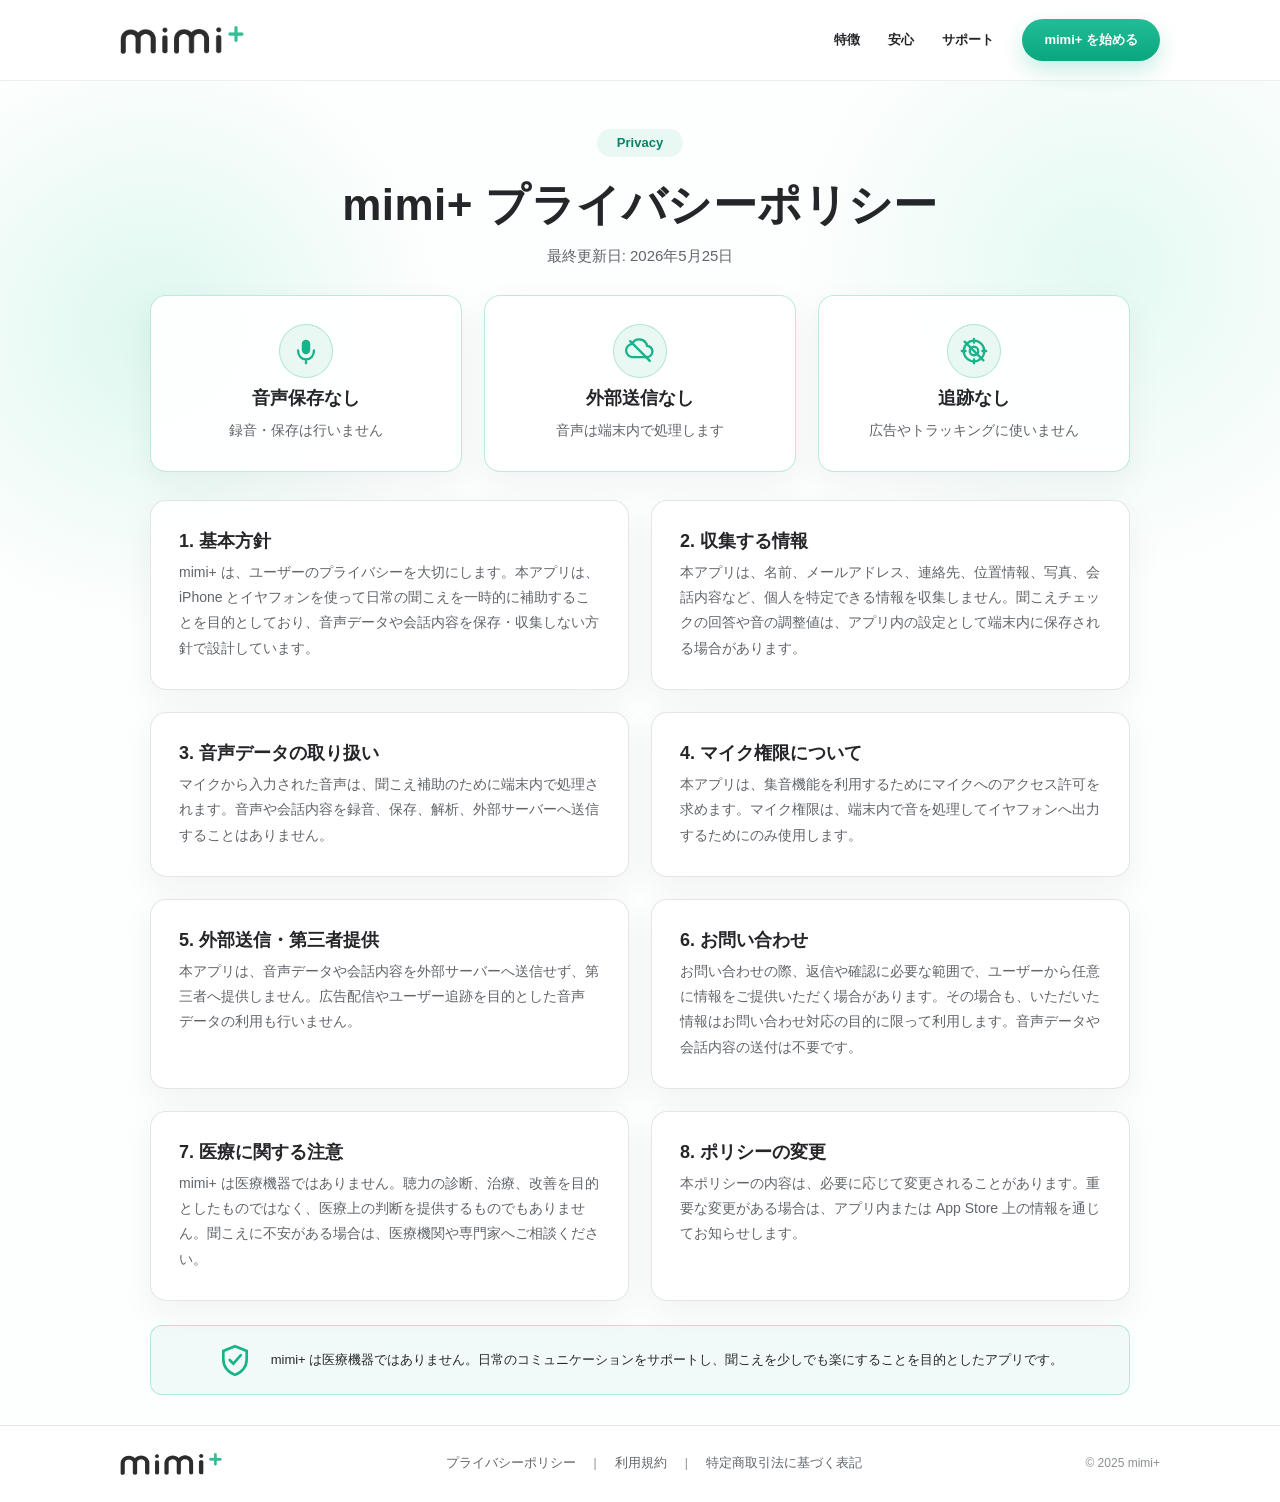
==== privacy.html @ 12bbc67a "Add files via upload" ====
<!doctype html>
<html lang="ja">

<head>
  <meta charset="utf-8" />
  <meta name="viewport" content="width=device-width, initial-scale=1" />
  <title>mimi+ プライバシーポリシー</title>
  <meta name="description" content="mimi+ のプライバシーポリシーです。音声処理、保存しない情報、問い合わせ時の情報の扱いをまとめています。" />
  <link rel="canonical" href="https://example.com/privacy.html" />
  <meta property="og:type" content="website" />
  <meta property="og:locale" content="ja_JP" />
  <meta property="og:site_name" content="mimi+" />
  <meta property="og:title" content="mimi+ プライバシーポリシー" />
  <meta property="og:description" content="mimi+ のプライバシーポリシーです。" />
  <meta property="og:url" content="https://example.com/privacy.html" />
  <meta property="og:image" content="https://example.com/assets/hero-firstview.png" />
  <meta name="twitter:card" content="summary_large_image" />
  <link rel="stylesheet" href="./assets/mimi-pages.css" />
</head>

<body class="site site--policy">
  <a class="skip-link" href="#main-content">本文へ移動</a>

  <header class="site-header site-header--solid">
    <div class="site-header__inner">
      <a class="site-header__brand" href="./index.html" aria-label="mimi+ トップページ">
        <img src="./assets/logo_long_comp.png" alt="mimi+" />
      </a>
      <input type="checkbox" id="nav-toggle" class="nav-toggle-checkbox sr-only" aria-hidden="true" />
      <label for="nav-toggle" class="nav-toggle-label" aria-label="メニューを開く">
        <span class="nav-toggle-icon"></span>
      </label>
      <nav class="site-header__nav" aria-label="メインナビゲーション">
        <a href="./index.html#features">特徴</a>
        <a href="./index.html#privacy">安心</a>
        <a href="./support.html">サポート</a>
        <a class="site-header__cta" href="./index.html#features">mimi+ を始める</a>
      </nav>
    </div>
  </header>

  <main id="main-content" class="subpage-main">
    <section class="policy-hero" aria-labelledby="policy-title">
      <span>Privacy</span>
      <h1 id="policy-title">mimi+ プライバシーポリシー</h1>
      <p>最終更新日: 2026年5月25日</p>
    </section>

    <section class="container policy-assurance" aria-label="プライバシーの要点">
      <div>
        <span class="icon-mic-off" aria-hidden="true"></span>
        <strong>音声保存なし</strong>
        <p>録音・保存は行いません</p>
      </div>
      <div>
        <span class="icon-cloud-off" aria-hidden="true"></span>
        <strong>外部送信なし</strong>
        <p>音声は端末内で処理します</p>
      </div>
      <div>
        <span class="icon-target-off" aria-hidden="true"></span>
        <strong>追跡なし</strong>
        <p>広告やトラッキングに使いません</p>
      </div>
    </section>

    <section class="container policy-grid" aria-label="プライバシーポリシー本文">
      <article class="policy-card">
        <h2>1. 基本方針</h2>
        <p>mimi+ は、ユーザーのプライバシーを大切にします。本アプリは、iPhone とイヤフォンを使って日常の聞こえを一時的に補助することを目的としており、音声データや会話内容を保存・収集しない方針で設計しています。
        </p>
      </article>
      <article class="policy-card">
        <h2>2. 収集する情報</h2>
        <p>本アプリは、名前、メールアドレス、連絡先、位置情報、写真、会話内容など、個人を特定できる情報を収集しません。聞こえチェックの回答や音の調整値は、アプリ内の設定として端末内に保存される場合があります。</p>
      </article>
      <article class="policy-card">
        <h2>3. 音声データの取り扱い</h2>
        <p>マイクから入力された音声は、聞こえ補助のために端末内で処理されます。音声や会話内容を録音、保存、解析、外部サーバーへ送信することはありません。</p>
      </article>
      <article class="policy-card">
        <h2>4. マイク権限について</h2>
        <p>本アプリは、集音機能を利用するためにマイクへのアクセス許可を求めます。マイク権限は、端末内で音を処理してイヤフォンへ出力するためにのみ使用します。</p>
      </article>
      <article class="policy-card">
        <h2>5. 外部送信・第三者提供</h2>
        <p>本アプリは、音声データや会話内容を外部サーバーへ送信せず、第三者へ提供しません。広告配信やユーザー追跡を目的とした音声データの利用も行いません。</p>
      </article>
      <article class="policy-card">
        <h2>6. お問い合わせ</h2>
        <p>お問い合わせの際、返信や確認に必要な範囲で、ユーザーから任意に情報をご提供いただく場合があります。その場合も、いただいた情報はお問い合わせ対応の目的に限って利用します。音声データや会話内容の送付は不要です。</p>
      </article>

      <article class="policy-card">
        <h2>7. 医療に関する注意</h2>
        <p>mimi+ は医療機器ではありません。聴力の診断、治療、改善を目的としたものではなく、医療上の判断を提供するものでもありません。聞こえに不安がある場合は、医療機関や専門家へご相談ください。</p>
      </article>
      <article class="policy-card">
        <h2>8. ポリシーの変更</h2>
        <p>本ポリシーの内容は、必要に応じて変更されることがあります。重要な変更がある場合は、アプリ内または App Store 上の情報を通じてお知らせします。</p>
      </article>

    </section>



    <div class="container">
      <p class="policy-note"><span class="icon-check-shield" aria-hidden="true"></span>mimi+
        は医療機器ではありません。日常のコミュニケーションをサポートし、聞こえを少しでも楽にすることを目的としたアプリです。</p>
    </div>
  </main>

  <footer class="site-footer">
    <div class="site-footer__inner">
      <a class="site-footer__brand" href="./index.html" aria-label="mimi+ トップページ">
        <img src="./assets/logo_long_comp.png" alt="mimi+" />
      </a>
      <nav class="site-footer__links" aria-label="フッターナビゲーション">
        <a href="./privacy.html">プライバシーポリシー</a>
        <span>|</span>
        <a href="./support.html#terms">利用規約</a>
        <span>|</span>
        <a href="./support.html#legal">特定商取引法に基づく表記</a>
      </nav>
      <p>&copy; 2025 mimi+</p>
    </div>
  </footer>
</body>

</html>
---- assets/mimi-pages.css ----
:root {
  color-scheme: light;
  --bg: #fdfefe;
  --paper: #ffffff;
  --mint: #18b38a;
  --mint-dark: #078366;
  --mint-soft: #eaf8f4;
  --mint-pale: #f3fbf8;
  --ink: #252629;
  --muted: #60656a;
  --line: rgba(34, 42, 44, 0.12);
  --line-mint: rgba(24, 179, 138, 0.28);
  --shadow: 0 12px 34px rgba(37, 38, 41, 0.055);
  --radius: 16px;
  --card-padding: 28px;
  --card-gap: 22px;
  --icon-size: 54px;
  --page: 1040px;
  --policy: 980px;
}

*,
*::before,
*::after {
  box-sizing: border-box;
}

html {
  scroll-behavior: smooth;
  background: var(--bg);
}

body {
  margin: 0;
  min-height: 100vh;
  color: var(--ink);
  font-family: "Hiragino Kaku Gothic ProN", "Yu Gothic", "YuGothic", "Noto Sans JP", Meiryo, sans-serif;
  font-size: 15px;
  line-height: 1.75;
  letter-spacing: 0;
  background:
    radial-gradient(circle at 12% 22%, rgba(218, 247, 238, 0.9), transparent 18rem),
    radial-gradient(circle at 86% 18%, rgba(225, 249, 241, 0.9), transparent 19rem),
    var(--bg);
  overflow-x: hidden;
  -webkit-tap-highlight-color: rgba(24, 179, 138, 0.16);
  overflow-wrap: break-word;
  line-break: strict;
}

.site--home {
  background: #fff;
}

a {
  color: inherit;
}

img {
  display: block;
  max-width: 100%;
}

a,
button {
  touch-action: manipulation;
}

a:focus-visible,
button:focus-visible {
  outline: 3px solid rgba(24, 179, 138, 0.42);
  outline-offset: 4px;
  border-radius: 10px;
}

[id] {
  scroll-margin-top: 92px;
}

h1,
h2,
h3,
p {
  margin: 0;
}

h1,
h2,
h3 {
  color: var(--ink);
  font-weight: 800;
  line-height: 1.35;
  text-wrap: balance;
}

p,
li {
  color: var(--muted);
  overflow-wrap: break-word;
}

ul,
ol {
  margin: 0;
  padding: 0;
}

.sr-only,
.skip-link {
  position: absolute;
  width: 1px;
  height: 1px;
  padding: 0;
  margin: -1px;
  overflow: hidden;
  clip: rect(0, 0, 0, 0);
  white-space: nowrap;
  border: 0;
}

.skip-link:focus {
  width: auto;
  height: auto;
  clip: auto;
  z-index: 100;
  left: 16px;
  top: 16px;
  margin: 0;
  padding: 10px 14px;
  border-radius: 999px;
  background: var(--ink);
  color: #fff;
}

.container {
  width: min(var(--page), calc(100% - 48px));
  margin: 0 auto;
}

.container>* {
  min-width: 0;
}

.site-header {
  position: absolute;
  inset: 0 0 auto;
  z-index: 20;
  padding: 19px 0;
}

.site-header--solid {
  position: sticky;
  background: rgba(255, 255, 255, 0.92);
  border-bottom: 1px solid rgba(34, 42, 44, 0.08);
  backdrop-filter: blur(14px);
}

.site-header__inner {
  width: min(var(--page), calc(100% - 48px));
  margin: 0 auto;
  display: flex;
  align-items: center;
  justify-content: space-between;
  gap: 20px;
}

.site-header__brand,
.site-footer__brand {
  display: inline-flex;
  align-items: center;
  text-decoration: none;
  flex: 0 0 auto;
}

.site-header__brand img {
  width: 124px;
}

.site-header__nav {
  display: flex;
  align-items: center;
  gap: 28px;
  font-size: 13px;
  font-weight: 800;
}

.site-header__nav a {
  text-decoration: none;
  white-space: nowrap;
}

.site-header__nav a:not(.site-header__cta):hover {
  color: var(--mint-dark);
}

.nav-toggle-label {
  display: none;
}

.site-header__cta,
.button-primary {
  display: inline-flex;
  align-items: center;
  justify-content: center;
  min-height: 42px;
  padding: 0 22px;
  border-radius: 999px;
  background: linear-gradient(180deg, #22bd96, #09a67f);
  color: #fff;
  font-weight: 800;
  text-decoration: none;
  box-shadow: 0 10px 22px rgba(24, 179, 138, 0.22);
  max-width: 100%;
}

.hero {
  padding: 86px 0 24px;
  background: #fff;
}

.hero__inner {
  min-height: 500px;
  display: grid;
  grid-template-columns: minmax(360px, 0.88fr) minmax(420px, 1.12fr);
  gap: 36px;
  align-items: center;
}

.hero__copy {
  padding-top: 28px;
}

.hero__copy h1 {
  font-size: clamp(42px, 5vw, 62px);
  line-height: 1.4;
  letter-spacing: 0;
  margin-bottom: 26px;
}

.hero__copy h1 span {
  color: var(--mint);
}

.hero__copy p {
  width: min(420px, 100%);
  font-size: 15px;
  font-weight: 600;
  line-height: 2;
  margin-bottom: 28px;
}

.hero__button {
  display: inline-flex;
  align-items: center;
  justify-content: center;
  min-width: 260px;
  min-height: 56px;
  padding: 0 28px;
  border-radius: 999px;
  background: linear-gradient(180deg, #22bd96, #08a77f);
  color: #fff;
  font-size: 16px;
  font-weight: 800;
  text-decoration: none;
  box-shadow: 0 16px 30px rgba(24, 179, 138, 0.24);
}

.hero__button::after {
  content: ">";
  margin-left: 22px;
}

.hero__copy small {
  display: block;
  margin: 10px 0 0 34px;
  color: #a2a7aa;
  font-size: 12px;
  font-weight: 700;
}

.hero__visual {
  position: relative;
  min-height: 500px;
  overflow: hidden;
}

.hero__visual img {
  position: absolute;
  inset: -38px -34px -30px auto;
  width: 820px;
  max-width: none;
  height: 590px;
  object-fit: cover;
  object-position: right center;
  clip-path: inset(0 0 0 36%);
}

.hero__mobile-visual {
  display: none;
}

.home-benefits {
  display: grid;
  grid-template-columns: repeat(3, minmax(0, 1fr));
  gap: var(--card-gap);
  margin-top: 0;
  padding-bottom: 46px;
}

.icon-card,
.plain-card,
.feature-card,
.policy-card,
.link-card,
.policy-assurance>div {
  background: rgba(255, 255, 255, 0.92);
  border: 1px solid var(--line);
  border-radius: var(--radius);
  box-shadow: var(--shadow);
  min-width: 0;
}

.plain-card,
.feature-card,
.policy-card,
.link-card {
  display: flex;
  flex-direction: column;
}

.icon-card--horizontal {
  min-height: 156px;
  padding: var(--card-padding);
  display: flex;
  align-items: center;
  gap: 22px;
}

.icon-card h2,
.link-card h2 {
  font-size: 18px;
  margin-bottom: 7px;
}

.link-card h2,
.policy-card h2,
.plain-card h2,
.plain-card h3,
.feature-card h3 {
  text-wrap: balance;
}

.icon-card p,
.feature-card p,
.plain-card p,
.link-card p,
.policy-card p {
  font-size: 13px;
  line-height: 1.8;
}

.link-card p,
.policy-card p,
.plain-card p {
  max-width: 100%;
}

.icon-card__icon,
.feature-card__icon,
.steps__icon,
.link-card__icon,
.policy-assurance span,
.assurance-panel__items span {
  flex: 0 0 auto;
  display: inline-grid;
  place-items: center;
  color: var(--mint);
}

.icon-card__icon {
  width: var(--icon-size);
  height: var(--icon-size);
  border-radius: 50%;
  background: var(--mint-soft);
}

.icon-card__icon::before,
.feature-card__icon::before,
.steps__icon::before,
.link-card__icon::before,
.policy-assurance span::before,
.assurance-panel__items span::before,
.design-list__item>span::before {
  content: "";
  width: 30px;
  height: 30px;
  display: block;
  background: currentColor;
  mask: var(--icon) center / contain no-repeat;
}

.icon-ear,
.icon-earbuds {
  --icon: url("data:image/svg+xml,%3Csvg viewBox='0 0 64 64' xmlns='http://www.w3.org/2000/svg'%3E%3Cpath d='M22 50V24a11 11 0 0 1 22 0v4' fill='none' stroke='black' stroke-width='5' stroke-linecap='round'/%3E%3Cpath d='M44 38c0 7-5 11-11 11' fill='none' stroke='black' stroke-width='5' stroke-linecap='round'/%3E%3Cpath d='M13 50V28a10 10 0 0 1 10-10M51 50V28a10 10 0 0 0-10-10' fill='none' stroke='black' stroke-width='5' stroke-linecap='round'/%3E%3C/svg%3E");
}

.icon-people {
  --icon: url("data:image/svg+xml,%3Csvg viewBox='0 0 64 64' xmlns='http://www.w3.org/2000/svg'%3E%3Ccircle cx='23' cy='22' r='10'/%3E%3Ccircle cx='45' cy='24' r='8'/%3E%3Cpath d='M8 55c2-12 9-18 21-18s19 6 21 18H8z'/%3E%3C/svg%3E");
}

.icon-sliders,
.icon-mini-sliders {
  --icon: url("data:image/svg+xml,%3Csvg viewBox='0 0 64 64' xmlns='http://www.w3.org/2000/svg'%3E%3Cpath d='M10 18h44M10 32h44M10 46h44' stroke='black' stroke-width='5' stroke-linecap='round'/%3E%3Ccircle cx='24' cy='18' r='7'/%3E%3Ccircle cx='42' cy='32' r='7'/%3E%3Ccircle cx='30' cy='46' r='7'/%3E%3C/svg%3E");
}

.icon-wave {
  --icon: url("data:image/svg+xml,%3Csvg viewBox='0 0 64 64' xmlns='http://www.w3.org/2000/svg'%3E%3Cpath d='M8 32h4m8-12v24m10-34v44m10-40v36m10-26v12m6-4h2' fill='none' stroke='black' stroke-width='5' stroke-linecap='round'/%3E%3C/svg%3E");
}

.icon-clock {
  --icon: url("data:image/svg+xml,%3Csvg viewBox='0 0 64 64' xmlns='http://www.w3.org/2000/svg'%3E%3Ccircle cx='32' cy='32' r='23' fill='none' stroke='black' stroke-width='5'/%3E%3Cpath d='M32 16v18l12 8' fill='none' stroke='black' stroke-width='5' stroke-linecap='round'/%3E%3C/svg%3E");
}

.icon-play {
  --icon: url("data:image/svg+xml,%3Csvg viewBox='0 0 64 64' xmlns='http://www.w3.org/2000/svg'%3E%3Ccircle cx='32' cy='32' r='24' fill='none' stroke='black' stroke-width='5'/%3E%3Cpath d='M27 21l17 11-17 11V21z'/%3E%3C/svg%3E");
}

.icon-mic,
.icon-mic-off {
  --icon: url("data:image/svg+xml,%3Csvg viewBox='0 0 64 64' xmlns='http://www.w3.org/2000/svg'%3E%3Crect x='23' y='8' width='18' height='31' rx='9'/%3E%3Cpath d='M15 31c0 11 7 19 17 19s17-8 17-19M32 50v8' fill='none' stroke='black' stroke-width='5' stroke-linecap='round'/%3E%3C/svg%3E");
}

.icon-phone {
  --icon: url("data:image/svg+xml,%3Csvg viewBox='0 0 64 64' xmlns='http://www.w3.org/2000/svg'%3E%3Crect x='19' y='6' width='26' height='52' rx='6' fill='none' stroke='black' stroke-width='5'/%3E%3Ccircle cx='32' cy='50' r='3'/%3E%3C/svg%3E");
}

.icon-megaphone {
  --icon: url("data:image/svg+xml,%3Csvg viewBox='0 0 64 64' xmlns='http://www.w3.org/2000/svg'%3E%3Cpath d='M8 36h12l28 12V16L20 28H8v8z' fill='none' stroke='black' stroke-width='5' stroke-linejoin='round'/%3E%3Cpath d='M20 37l5 14' fill='none' stroke='black' stroke-width='5' stroke-linecap='round'/%3E%3C/svg%3E");
}

.icon-headset {
  --icon: url("data:image/svg+xml,%3Csvg viewBox='0 0 64 64' xmlns='http://www.w3.org/2000/svg'%3E%3Cpath d='M13 33a19 19 0 0 1 38 0v13a8 8 0 0 1-8 8h-8' fill='none' stroke='black' stroke-width='5' stroke-linecap='round'/%3E%3Crect x='8' y='31' width='12' height='17' rx='4'/%3E%3Crect x='44' y='31' width='12' height='17' rx='4'/%3E%3C/svg%3E");
}

.icon-shield,
.icon-check-shield {
  --icon: url("data:image/svg+xml,%3Csvg viewBox='0 0 64 64' xmlns='http://www.w3.org/2000/svg'%3E%3Cpath d='M32 6l22 9v15c0 16-10 25-22 30C20 55 10 46 10 30V15l22-9z' fill='none' stroke='black' stroke-width='5'/%3E%3Cpath d='M22 32l7 7 14-16' fill='none' stroke='black' stroke-width='5' stroke-linecap='round' stroke-linejoin='round'/%3E%3C/svg%3E");
}

.icon-question {
  --icon: url("data:image/svg+xml,%3Csvg viewBox='0 0 64 64' xmlns='http://www.w3.org/2000/svg'%3E%3Ccircle cx='32' cy='32' r='24' fill='none' stroke='black' stroke-width='5'/%3E%3Cpath d='M24 25c1-7 8-10 14-6 7 5 0 12-5 15v3' fill='none' stroke='black' stroke-width='5' stroke-linecap='round'/%3E%3Ccircle cx='32' cy='48' r='3'/%3E%3C/svg%3E");
}

.icon-cloud-off {
  --icon: url("data:image/svg+xml,%3Csvg viewBox='0 0 64 64' xmlns='http://www.w3.org/2000/svg'%3E%3Cpath d='M18 45h28a12 12 0 0 0 1-24 17 17 0 0 0-32-4A13 13 0 0 0 18 45z' fill='none' stroke='black' stroke-width='5'/%3E%3Cpath d='M11 11l42 42' stroke='black' stroke-width='5' stroke-linecap='round'/%3E%3C/svg%3E");
}

.icon-target-off {
  --icon: url("data:image/svg+xml,%3Csvg viewBox='0 0 64 64' xmlns='http://www.w3.org/2000/svg'%3E%3Ccircle cx='32' cy='32' r='22' fill='none' stroke='black' stroke-width='5'/%3E%3Ccircle cx='32' cy='32' r='9' fill='none' stroke='black' stroke-width='5'/%3E%3Cpath d='M32 6v8M32 50v8M6 32h8M50 32h8M12 12l40 40' stroke='black' stroke-width='5' stroke-linecap='round'/%3E%3C/svg%3E");
}

.icon-mini-ui {
  --icon: url("data:image/svg+xml,%3Csvg viewBox='0 0 64 64' xmlns='http://www.w3.org/2000/svg'%3E%3Crect x='10' y='12' width='44' height='40' rx='4' fill='none' stroke='black' stroke-width='5'/%3E%3Cpath d='M10 25h44M24 25v27' stroke='black' stroke-width='5'/%3E%3C/svg%3E");
}

.mint-band {
  padding: 30px 0 22px;
  background: linear-gradient(180deg, rgba(235, 249, 245, 0.94), rgba(240, 250, 247, 0.72));
}

.section-title {
  margin: 0 auto 24px;
  text-align: center;
  font-size: 24px;
}

.section-title span {
  color: var(--mint);
}

.section-title--lined {
  display: grid;
  grid-template-columns: 1fr auto 1fr;
  align-items: center;
  gap: 26px;
}

.section-title--lined::before,
.section-title--lined::after {
  content: "";
  height: 1px;
  background: var(--line);
}

.three-grid {
  display: grid;
  grid-template-columns: repeat(3, minmax(0, 1fr));
  gap: var(--card-gap);
  align-items: stretch;
}

.feature-card {
  position: relative;
  display: flex;
  flex-direction: column;
  align-items: center;
  text-align: center;
  min-height: 220px;
  padding: var(--card-padding);
}

.feature-card__icon {
  display: inline-grid;
  place-items: center;
  width: var(--icon-size);
  height: var(--icon-size);
  border-radius: 50%;
  background: var(--mint-soft);
  color: var(--mint);
  margin-bottom: 12px;
}

.feature-card h3 {
  font-size: 18px;
  margin-bottom: 7px;
}

.note {
  margin-top: 18px;
  text-align: center;
  font-size: 12px;
}

.design-section {
  padding: 40px 0 28px;
}

.soft-panel {
  border-radius: var(--radius);
  background: linear-gradient(115deg, var(--mint-pale), #fff);
  border: 1px solid rgba(24, 179, 138, 0.1);
}

.design-panel {
  min-height: 240px;
  display: grid;
  grid-template-columns: minmax(0, 1fr) 250px minmax(0, 1.1fr);
  align-items: center;
  gap: 28px;
  padding: 34px 38px;
}

.design-panel h2 {
  font-size: 24px;
  margin-bottom: 18px;
}

.design-panel p {
  font-size: 13px;
}

.design-panel__image {
  width: 228px;
  justify-self: center;
}

.design-list {
  display: grid;
  gap: 20px;
}

.design-list__item {
  display: grid;
  grid-template-columns: 54px 1fr;
  gap: 16px;
  align-items: start;
}

.design-list__item>span {
  width: 50px;
  height: 50px;
  display: grid;
  place-items: center;
  border-radius: 50%;
  background: var(--mint-soft);
  color: var(--mint-dark);
  font-size: 19px;
  font-weight: 800;
}

.design-list__item h3 {
  font-size: 15px;
  margin-bottom: 4px;
}

.steps {
  position: relative;
  list-style: none;
  display: grid;
  grid-template-columns: repeat(3, minmax(0, 1fr));
  gap: 26px;
  padding-bottom: 38px;
}

.steps li {
  display: grid;
  grid-template-columns: 42px 60px 1fr;
  gap: 14px;
  align-items: center;
}

.steps__number {
  width: 24px;
  height: 24px;
  display: grid;
  place-items: center;
  border-radius: 50%;
  background: var(--mint);
  color: #fff;
  font-size: 12px;
  font-weight: 800;
}

.steps__icon {
  width: 58px;
  height: 58px;
  border-radius: 50%;
  background: var(--mint-soft);
}

.steps h3 {
  font-size: 15px;
}

.steps p {
  font-size: 12px;
}

.two-grid {
  display: grid;
  grid-template-columns: repeat(2, minmax(0, 1fr));
  gap: var(--card-gap);
}

.plain-card {
  padding: var(--card-padding);
  min-height: 100%;
}

.plain-card h2,
.plain-card h3 {
  font-size: 18px;
  line-height: 1.35;
  margin-bottom: 7px;
}

.dot-list {
  list-style: none;
  display: grid;
  gap: 9px;
  margin-top: 4px;
}

.dot-list--cols {
  grid-template-columns: repeat(2, minmax(0, 1fr));
}

.dot-list li {
  position: relative;
  padding-left: 18px;
  font-size: 13px;
}

.dot-list li::before {
  content: "";
  position: absolute;
  left: 0;
  top: 0.78em;
  width: 6px;
  height: 6px;
  border-radius: 50%;
  background: var(--mint);
}

.dot-list--muted li::before {
  background: rgba(37, 38, 41, 0.28);
}

.assurance-panel {
  margin: 36px 0;
  padding: 38px 34px 22px;
  border-radius: var(--radius);
  background: linear-gradient(115deg, #edf9f6, #f8fefd);
  border: 1px solid var(--line-mint);
}

.assurance-panel {
  display: grid;
  grid-template-columns: minmax(260px, 1fr) minmax(420px, 1.3fr);
  gap: 30px;
  align-items: center;
}

.assurance-panel__text h2 {
  font-size: 22px;
  margin-bottom: 10px;
}

.assurance-panel__text p {
  font-size: 13px;
}

.assurance-panel__items {
  display: grid;
  grid-template-columns: repeat(3, minmax(0, 1fr));
  gap: 18px;
}

.assurance-panel__items div {
  text-align: center;
}

.assurance-panel__items span {
  width: 98px;
  height: 98px;
  margin: 0 auto 10px;
  border-radius: 50%;
  background: #fff;
}

.assurance-panel__items strong {
  display: block;
  color: var(--mint-dark);
  font-size: 14px;
}

.assurance-panel__items p {
  font-size: 12px;
}

.assurance-panel__note {
  grid-column: 1 / -1;
  margin-top: 6px;
  padding: 10px 16px;
  border: 1px solid var(--line-mint);
  border-radius: 8px;
  background: rgba(255, 255, 255, 0.55);
  text-align: center;
  font-size: 13px;
}

.link-section,
.support-cards {
  display: grid;
  grid-template-columns: repeat(3, minmax(0, 1fr));
  gap: var(--card-gap);
  padding: 0 0 28px;
  align-items: stretch;
}

.link-card {
  min-height: 190px;
  padding: var(--card-padding);
  text-decoration: none;
  align-items: flex-start;
  transition: transform 0.18s ease, border-color 0.18s ease;
}

.link-card:hover {
  transform: translateY(-2px);
  border-color: var(--line-mint);
}

.link-card:focus-visible,
.hero__button:focus-visible,
.site-header__cta:focus-visible,
.button-primary:focus-visible {
  box-shadow: 0 0 0 5px rgba(24, 179, 138, 0.16);
}

.link-card__icon {
  width: var(--icon-size);
  height: var(--icon-size);
  margin-bottom: 12px;
  border-radius: 50%;
  background: var(--mint-soft);
  color: var(--mint);
}

.link-card strong {
  display: inline-flex;
  align-items: center;
  gap: 4px;
  margin-top: auto;
  padding-top: 14px;
  color: var(--mint);
  font-size: 14px;
}

.link-card strong::after {
  content: ">";
  font-weight: 900;
}

.site-footer {
  border-top: 1px solid var(--line);
  background: rgba(255, 255, 255, 0.84);
}

.site-footer__inner {
  width: min(var(--page), calc(100% - 48px));
  min-height: 76px;
  margin: 0 auto;
  display: flex;
  align-items: center;
  justify-content: space-between;
  gap: 20px;
}

.site-footer__brand img {
  width: 102px;
}

.site-footer__links {
  display: flex;
  align-items: center;
  gap: 18px;
  font-size: 13px;
}

.site-footer__links a {
  color: var(--muted);
  text-decoration: none;
}

.site-footer__links a:hover {
  color: var(--mint-dark);
}

.site-footer__links span,
.site-footer p {
  color: #8b9093;
  font-size: 12px;
}

.subpage-main {
  padding-bottom: 30px;
}

.policy-hero,
.support-hero {
  width: min(var(--policy), calc(100% - 48px));
  margin: 0 auto;
  padding: 48px 0 26px;
  text-align: center;
}

.policy-hero span,
.support-hero span {
  display: inline-flex;
  align-items: center;
  min-height: 28px;
  padding: 0 20px;
  margin-bottom: 18px;
  border-radius: 999px;
  background: var(--mint-soft);
  color: var(--mint-dark);
  font-weight: 700;
  font-size: 13px;
}

.policy-hero h1,
.support-hero h1 {
  font-size: clamp(30px, 4vw, 44px);
  letter-spacing: 0.01em;
  margin-bottom: 8px;
  max-width: 100%;
  overflow-wrap: anywhere;
}

.support-hero p {
  width: min(620px, 100%);
  margin: 0 auto;
  font-size: 15px;
}

.policy-assurance {
  width: min(var(--policy), calc(100% - 48px));
  display: grid;
  grid-template-columns: repeat(3, minmax(0, 1fr));
  gap: var(--card-gap);
  margin-bottom: 28px;
}

.policy-assurance>div {
  min-height: 166px;
  display: flex;
  flex-direction: column;
  align-items: center;
  justify-content: center;
  gap: 8px;
  padding: var(--card-padding);
  text-align: center;
  border-color: var(--line-mint);
}

.policy-assurance span {
  width: var(--icon-size);
  height: var(--icon-size);
  border-radius: 50%;
  border: 1px solid var(--line-mint);
  background: var(--mint-soft);
}

.policy-assurance strong {
  font-size: 18px;
  line-height: 1.35;
}

.policy-assurance p {
  font-size: 14px;
}

.policy-grid {
  width: min(var(--policy), calc(100% - 48px));
  display: grid;
  grid-template-columns: repeat(2, minmax(0, 1fr));
  gap: var(--card-gap);
  align-items: stretch;
}

.faq-grid {
  width: 100%;
}

.policy-card {
  padding: var(--card-padding);
  min-height: 100%;
}

.policy-card h2 {
  font-size: 18px;
  line-height: 1.35;
  margin-bottom: 7px;
}

.policy-card p,
.subpage-main .plain-card p {
  font-size: 14px;
  line-height: 1.8;
}

.policy-card--full {
  grid-column: 1 / -1;
}

.policy-note {
  width: min(var(--policy), 100%);
  margin: 24px auto 0;
  padding: 16px 24px;
  display: flex;
  align-items: center;
  justify-content: center;
  gap: 18px;
  border: 1px solid var(--line-mint);
  border-radius: 12px;
  background: rgba(237, 249, 246, 0.78);
  text-align: center;
  color: var(--ink);
  font-size: 0.8125rem;
  line-height: 1.4;
}

.policy-note span {
  width: 36px;
  height: 36px;
  display: inline-grid;
  place-items: center;
  color: var(--mint);
}

.policy-note span::before {
  content: "";
  width: 34px;
  height: 34px;
  display: block;
  background: currentColor;
  mask: var(--icon) center / contain no-repeat;
}

.support-contact {
  grid-template-columns: minmax(0, 1fr) auto;
  margin-top: 0;
}

.support-contact .button-primary {
  min-width: 170px;
}

.site--support .plain-card {
  min-height: 160px;
}

@media (max-width: 980px) {

  .home-benefits,
  .hero__inner,
  .three-grid,
  .link-section,
  .support-cards,
  .policy-assurance,
  .policy-grid,
  .two-grid,
  .steps,
  .assurance-panel,
  .design-panel {
    grid-template-columns: 1fr;
  }

  .site-header {
    position: sticky;
    background: rgba(255, 255, 255, 0.98);
    border-bottom: 1px solid rgba(34, 42, 44, 0.08);
    backdrop-filter: none;
  }

  .site-header__inner {
    align-items: center;
    flex-direction: row;
    flex-wrap: wrap;
  }

  .nav-toggle-label {
    display: flex;
    align-items: center;
    justify-content: center;
    width: 44px;
    height: 44px;
    cursor: pointer;
    margin-left: auto;
    position: relative;
    z-index: 101;
  }

  .nav-toggle-icon,
  .nav-toggle-icon::before,
  .nav-toggle-icon::after {
    display: block;
    width: 24px;
    height: 2px;
    background-color: var(--ink);
    border-radius: 2px;
    transition: transform 0.3s ease, opacity 0.3s ease, background-color 0.3s ease;
  }

  .nav-toggle-icon {
    position: relative;
  }

  .nav-toggle-icon::before,
  .nav-toggle-icon::after {
    content: "";
    position: absolute;
    left: 0;
  }

  .nav-toggle-icon::before {
    top: -8px;
  }

  .nav-toggle-icon::after {
    bottom: -8px;
  }

  .nav-toggle-checkbox:checked~.nav-toggle-label .nav-toggle-icon {
    background-color: transparent;
  }

  .nav-toggle-checkbox:checked~.nav-toggle-label .nav-toggle-icon::before {
    transform: translateY(8px) rotate(45deg);
  }

  .nav-toggle-checkbox:checked~.nav-toggle-label .nav-toggle-icon::after {
    transform: translateY(-8px) rotate(-45deg);
  }

  .site-header__nav {
    display: flex;
    position: fixed;
    top: 0;
    right: 0;
    width: 280px;
    height: 100vh;
    height: 100dvh;
    background: #fff;
    flex-direction: column;
    padding: 80px 30px 30px;
    gap: 12px;
    margin-top: 0;
    transform: translateX(100%);
    transition: transform 0.3s ease;
    z-index: 100;
    box-shadow: -4px 0 24px rgba(0, 0, 0, 0.1);
    overflow-y: auto;
  }

  .nav-toggle-checkbox:checked~.site-header__nav {
    transform: translateX(0);
  }

  .site-header__nav a {
    min-height: 44px;
    display: flex;
    align-items: center;
    font-size: 15px;
    padding: 8px 0;
    border-bottom: 1px solid rgba(34, 42, 44, 0.08);
  }

  .site-header__nav a.site-header__cta {
    display: flex;
    width: 100%;
    justify-content: center;
    border-bottom: none;
    margin-top: 16px;
    padding: 0 22px;
    min-height: 48px;
    background: linear-gradient(180deg, #22bd96, #09a67f);
    color: #fff;
    border-radius: 999px;
    box-shadow: 0 10px 22px rgba(24, 179, 138, 0.22);
  }

  .hero {
    padding-top: 34px;
  }

  .hero__inner {
    min-height: 0;
    gap: 20px;
  }

  .hero__copy {
    padding-top: 0;
  }

  .hero__visual {
    min-height: 380px;
  }

  .hero__visual img {
    inset: -40px -80px -40px auto;
    width: 760px;
    height: 470px;
    clip-path: inset(0 0 0 28%);
  }

  .home-benefits {
    margin-top: 26px;
  }

  .feature-card {
    min-height: auto;
  }

  .design-panel__image {
    width: min(260px, 80%);
  }

  .assurance-panel__items {
    grid-template-columns: repeat(3, minmax(0, 1fr));
  }

  .site-footer__inner {
    padding: 18px 0;
    flex-direction: column;
  }
}

@media (max-width: 720px) {
  :root {
    --card-padding: 22px;
    --card-gap: 16px;
    --icon-size: 50px;
  }

  body {
    font-size: 14px;
  }

  .container,
  .site-header__inner,
  .site-footer__inner,
  .policy-hero,
  .support-hero,
  .policy-assurance,
  .policy-grid {
    width: calc(100% - 36px);
  }

  .site-header__brand img {
    width: 106px;
  }

  .hero {
    padding: 0;
  }

  .hero__inner {
    display: block;
    width: 100%;
  }

  .hero__copy,
  .hero__visual {
    display: none;
  }

  .hero__mobile-visual {
    display: block;
    width: 100%;
  }

  .hero__mobile-visual img {
    width: 100%;
    height: auto;
  }

  .icon-card--horizontal,
  .plain-card,
  .link-card,
  .policy-card {
    padding: var(--card-padding);
  }

  .mint-band {
    padding: 26px 0 22px;
  }

  .section-title {
    font-size: 20px;
  }

  .section-title--lined {
    display: block;
  }

  .feature-card {
    min-height: auto;
    padding: var(--card-padding);
  }

  .feature-card__icon {
    margin-bottom: 12px;
  }

  .design-panel {
    padding: 26px 22px;
    gap: 20px;
  }

  .steps {
    gap: var(--card-gap);
  }

  .steps li {
    grid-template-columns: 30px 52px 1fr;
  }

  .steps__icon {
    width: 52px;
    height: 52px;
  }

  .dot-list--cols,
  .assurance-panel__items {
    grid-template-columns: 1fr;
  }

  .assurance-panel {
    padding: 26px 20px 18px;
  }

  .assurance-panel__items {
    gap: var(--card-gap);
  }

  .assurance-panel__items div {
    display: grid;
    grid-template-columns: 58px 1fr;
    gap: 14px;
    align-items: center;
    padding: 16px;
    border: 1px solid rgba(24, 179, 138, 0.16);
    border-radius: 14px;
    background: rgba(255, 255, 255, 0.72);
    text-align: left;
  }

  .assurance-panel__items span {
    grid-row: 1 / 3;
    width: 58px;
    height: 58px;
    margin: 0;
  }

  .assurance-panel__items strong {
    align-self: end;
    font-size: 15px;
  }

  .assurance-panel__items p {
    align-self: start;
    font-size: 12px;
    line-height: 1.55;
  }

  .faq-grid {
    width: 100%;
  }

  .policy-hero,
  .support-hero {
    padding-top: 34px;
  }

  .policy-hero h1,
  .support-hero h1 {
    font-size: 28px;
    line-height: 1.35;
    width: min(330px, 100%);
    margin-left: auto;
    margin-right: auto;
    word-break: break-word;
    overflow-wrap: anywhere;
  }

  .support-hero p {
    text-align: left;
  }

  p,
  li,
  h2,
  h3 {
    word-break: break-word;
    overflow-wrap: anywhere;
  }

  .icon-card--horizontal>div,
  .design-list__item>div,
  .steps li>div,
  .plain-card,
  .policy-card,
  .link-card {
    min-width: 0;
  }

  .policy-assurance>div {
    min-height: auto;
    padding: var(--card-padding);
  }

  .policy-assurance span {
    width: var(--icon-size);
    height: var(--icon-size);
  }

  .policy-card p,
  .subpage-main .plain-card p {
    font-size: 13px;
  }

  .policy-note {
    align-items: flex-start;
    text-align: left;
  }

  .support-contact {
    grid-template-columns: 1fr;
  }

  .button-primary {
    width: 100%;
  }

  .site-footer__links {
    flex-wrap: wrap;
    justify-content: center;
    row-gap: 8px;
  }
}
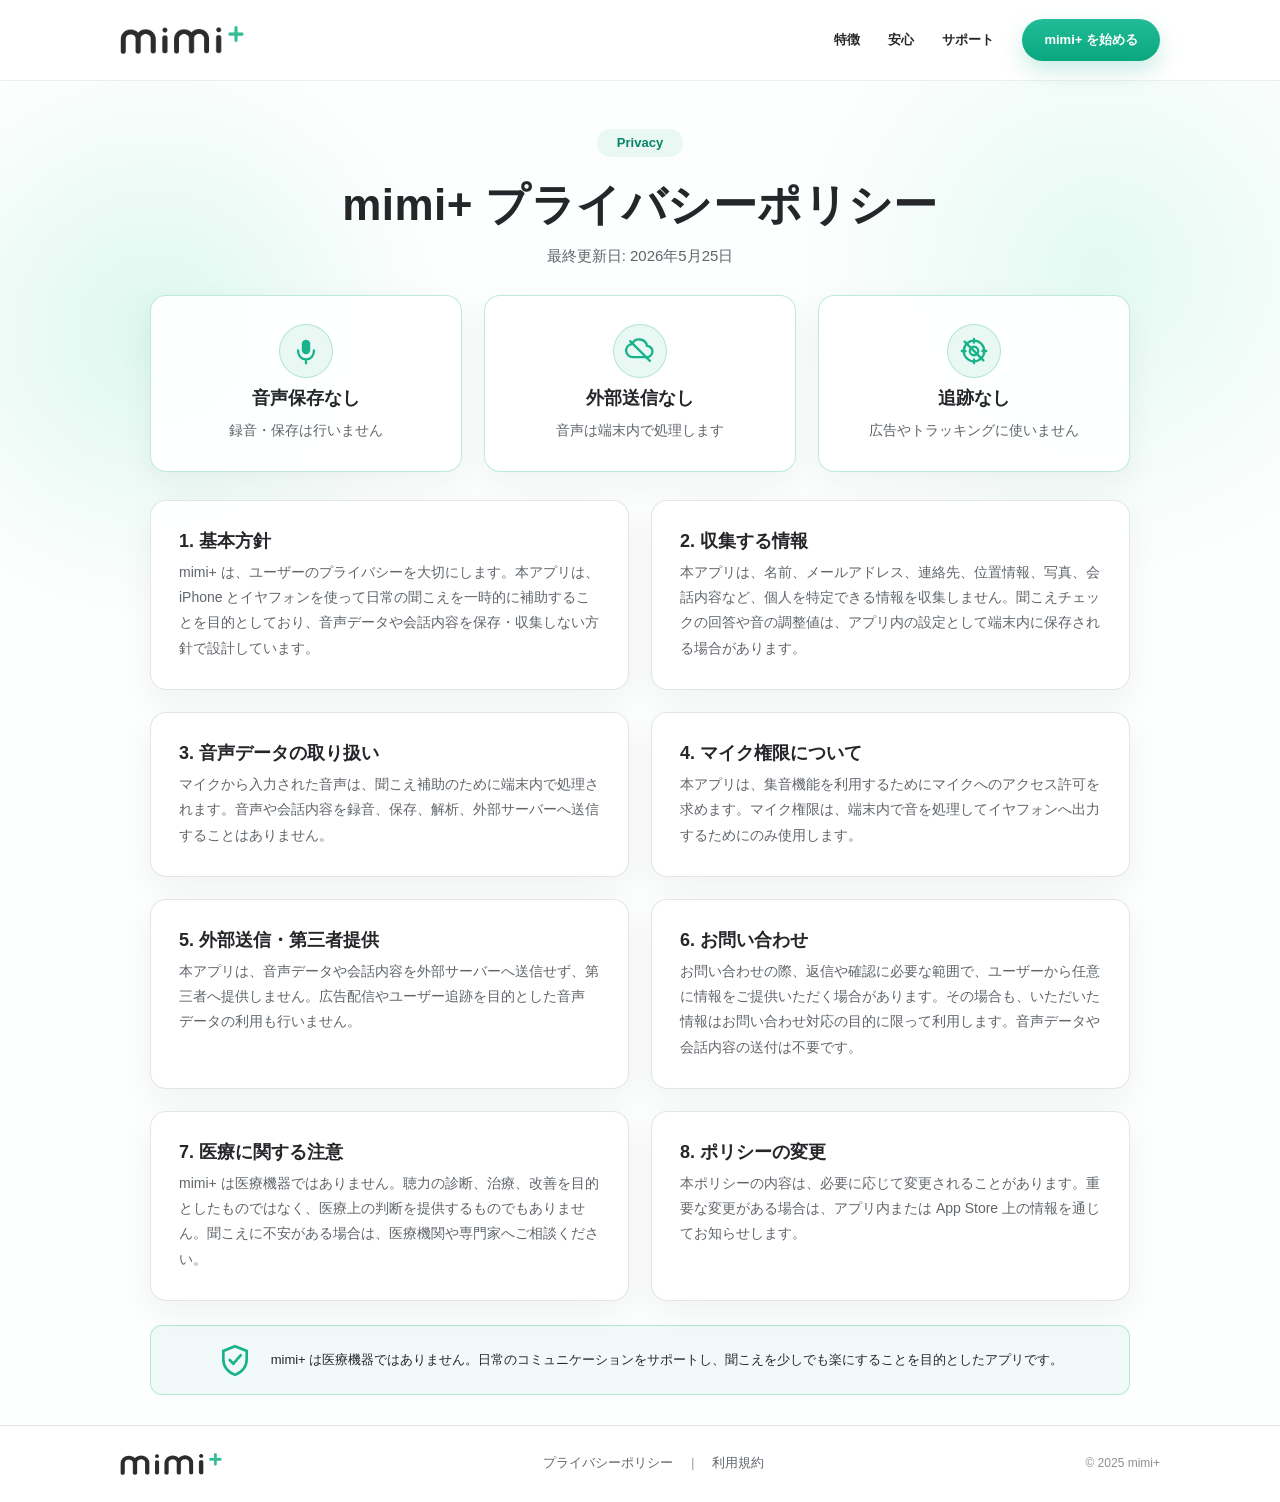
==== commit 09bec199: "Remove sample placeholder text - Remove placeholder text from support.html legal section - Remove sa" ====
--- a/privacy.html
+++ b/privacy.html
@@ -6,14 +6,14 @@
   <meta name="viewport" content="width=device-width, initial-scale=1" />
   <title>mimi+ プライバシーポリシー</title>
   <meta name="description" content="mimi+ のプライバシーポリシーです。音声処理、保存しない情報、問い合わせ時の情報の扱いをまとめています。" />
-  <link rel="canonical" href="https://example.com/privacy.html" />
+  <link rel="canonical" href="https://fun-products.github.io/mimi-app-store-pages/privacy.html" />
   <meta property="og:type" content="website" />
   <meta property="og:locale" content="ja_JP" />
   <meta property="og:site_name" content="mimi+" />
   <meta property="og:title" content="mimi+ プライバシーポリシー" />
   <meta property="og:description" content="mimi+ のプライバシーポリシーです。" />
-  <meta property="og:url" content="https://example.com/privacy.html" />
-  <meta property="og:image" content="https://example.com/assets/hero-firstview.png" />
+  <meta property="og:url" content="https://fun-products.github.io/mimi-app-store-pages/privacy.html" />
+  <meta property="og:image" content="https://fun-products.github.io/mimi-app-store-pages/assets/hero-firstview.png" />
   <meta name="twitter:card" content="summary_large_image" />
   <link rel="stylesheet" href="./assets/mimi-pages.css" />
 </head>
@@ -119,8 +119,6 @@
         <a href="./privacy.html">プライバシーポリシー</a>
         <span>|</span>
         <a href="./support.html#terms">利用規約</a>
-        <span>|</span>
-        <a href="./support.html#legal">特定商取引法に基づく表記</a>
       </nav>
       <p>&copy; 2025 mimi+</p>
     </div>
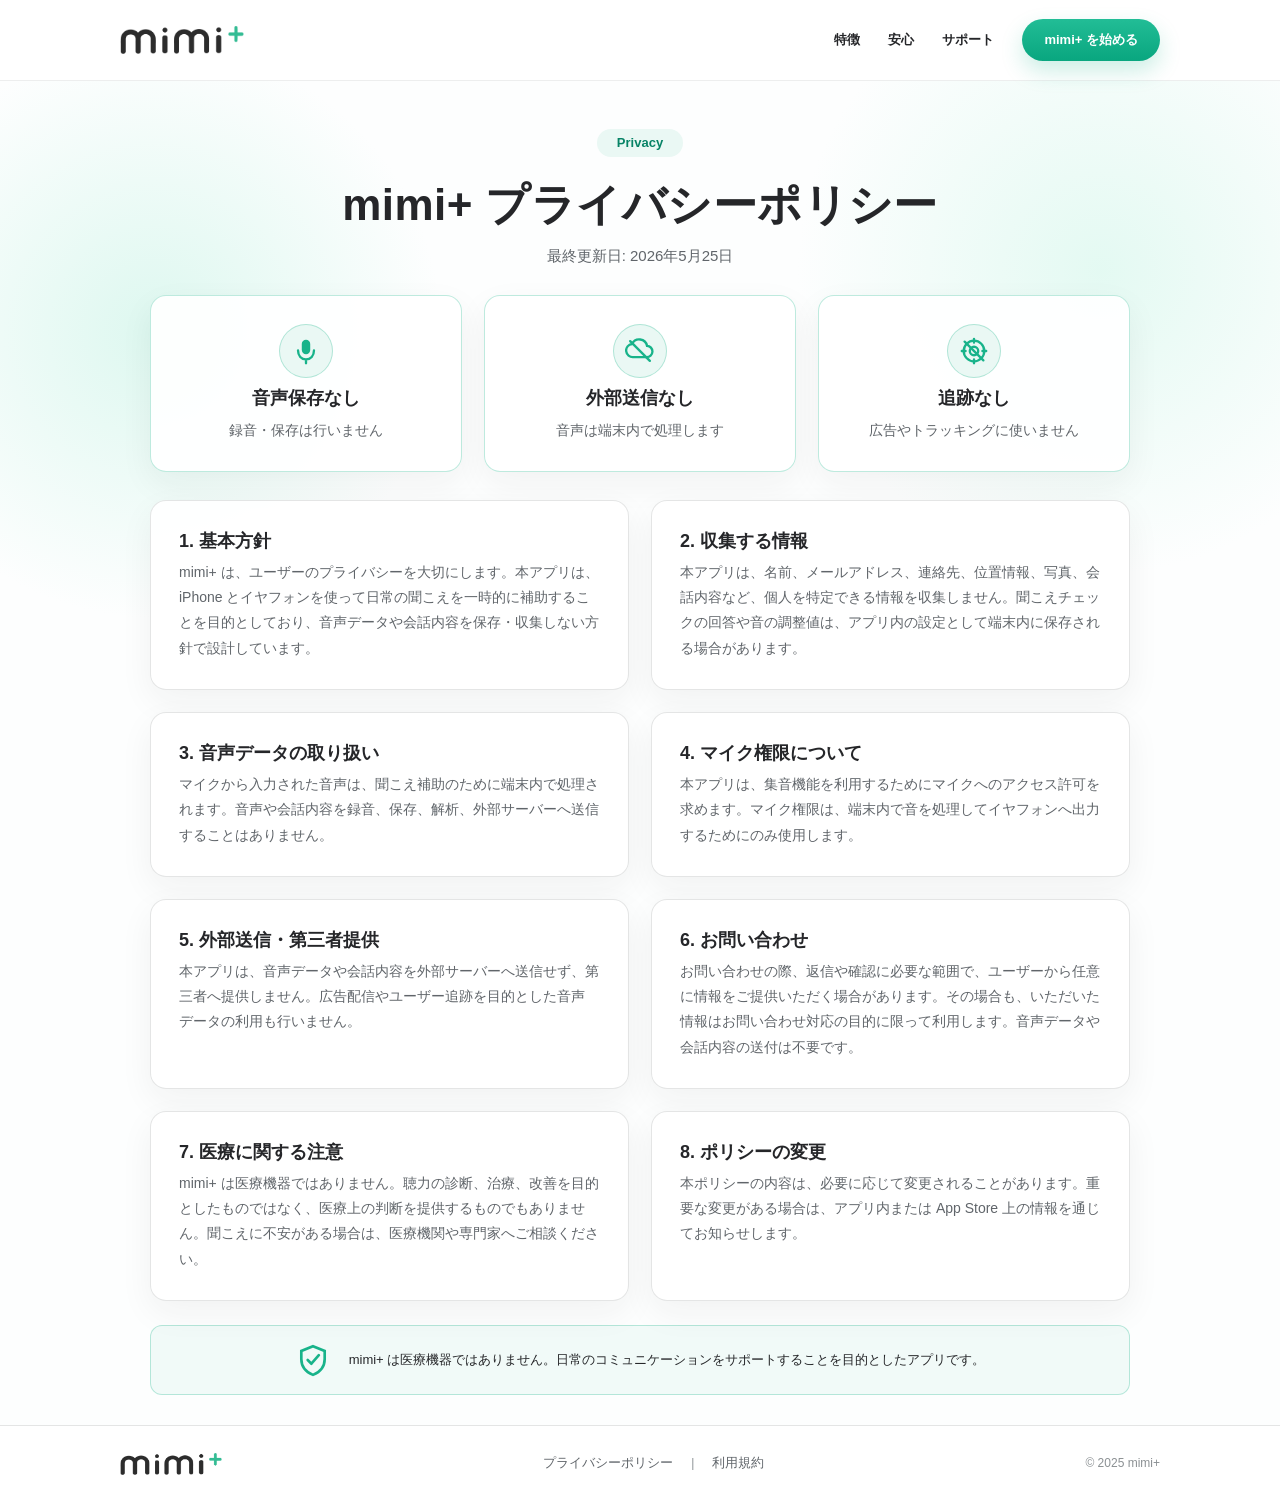
==== commit 2bad984c: "Refine medical/legal language for safer liability coverage - privacy.html: Change '聞こえを少しでも楽にすること' t" ====
--- a/privacy.html
+++ b/privacy.html
@@ -106,7 +106,7 @@
 
     <div class="container">
       <p class="policy-note"><span class="icon-check-shield" aria-hidden="true"></span>mimi+
-        は医療機器ではありません。日常のコミュニケーションをサポートし、聞こえを少しでも楽にすることを目的としたアプリです。</p>
+        は医療機器ではありません。日常のコミュニケーションをサポートすることを目的としたアプリです。</p>
     </div>
   </main>
 
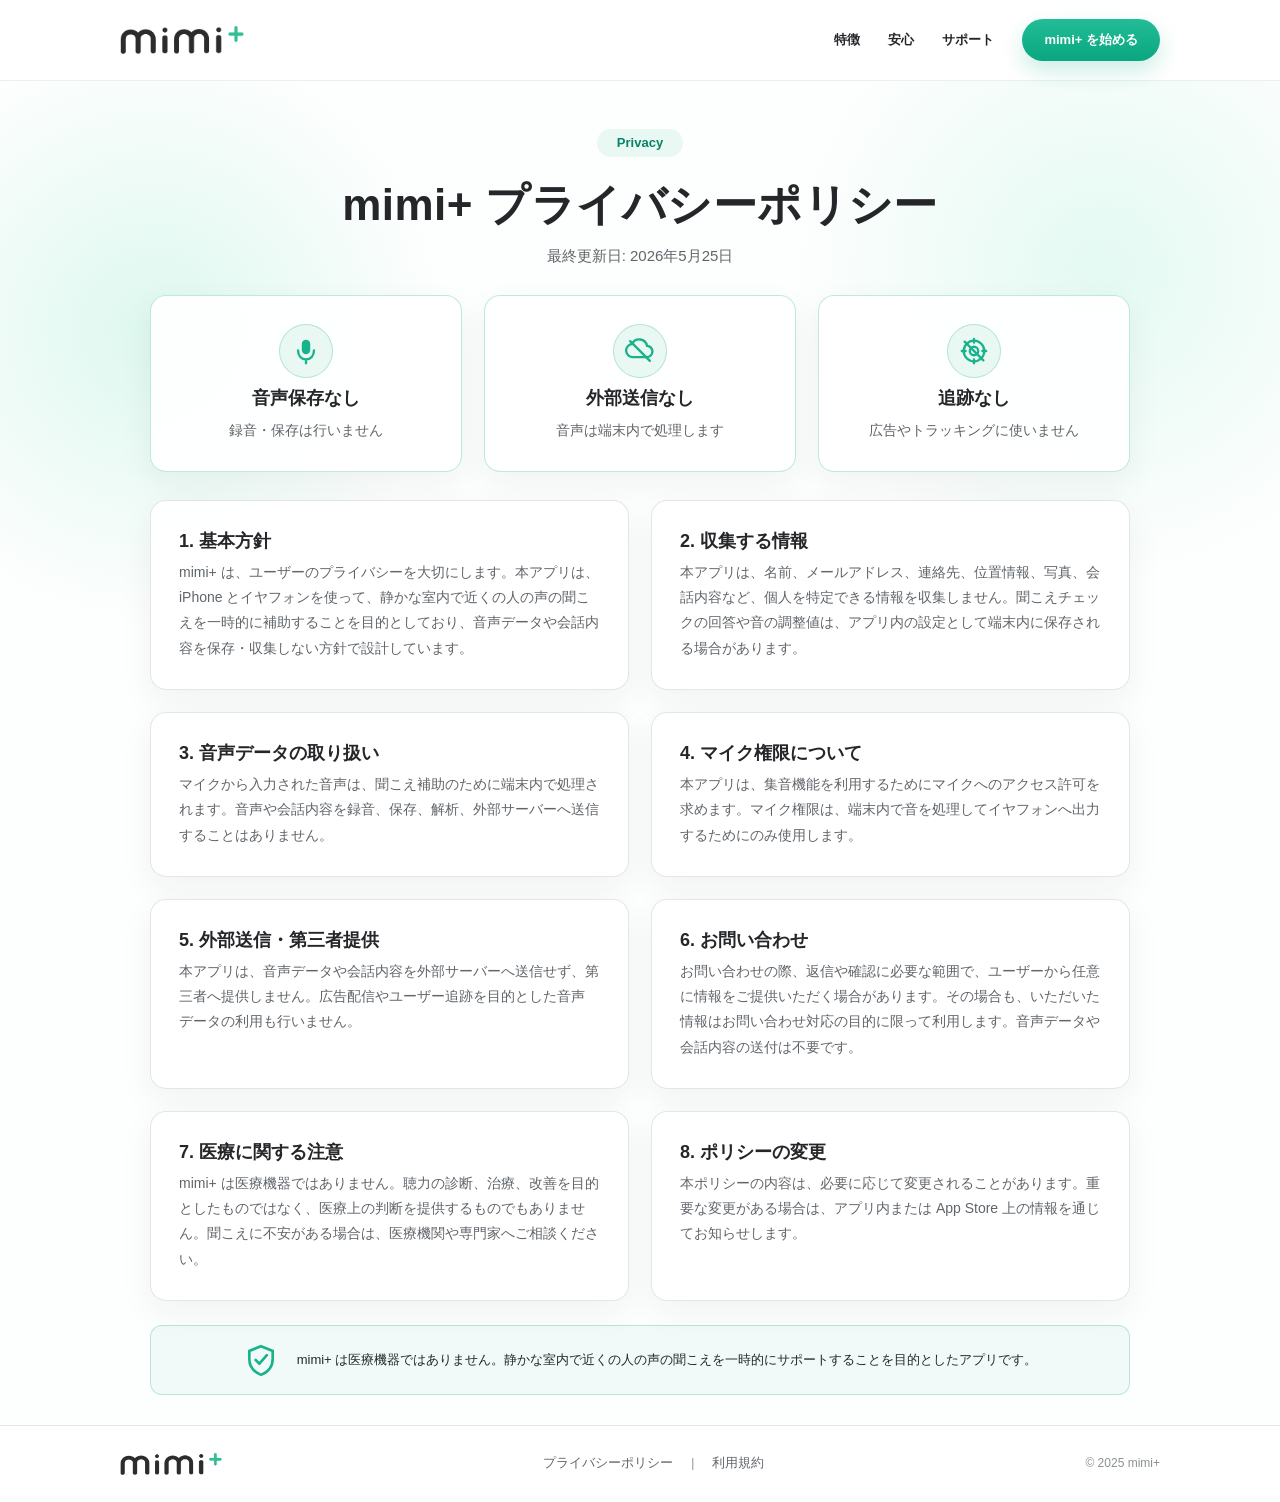
==== commit 00834e62: "Clarify indoor conversation support copy" ====
--- a/privacy.html
+++ b/privacy.html
@@ -67,7 +67,7 @@
     <section class="container policy-grid" aria-label="プライバシーポリシー本文">
       <article class="policy-card">
         <h2>1. 基本方針</h2>
-        <p>mimi+ は、ユーザーのプライバシーを大切にします。本アプリは、iPhone とイヤフォンを使って日常の聞こえを一時的に補助することを目的としており、音声データや会話内容を保存・収集しない方針で設計しています。
+        <p>mimi+ は、ユーザーのプライバシーを大切にします。本アプリは、iPhone とイヤフォンを使って、静かな室内で近くの人の声の聞こえを一時的に補助することを目的としており、音声データや会話内容を保存・収集しない方針で設計しています。
         </p>
       </article>
       <article class="policy-card">
@@ -106,7 +106,7 @@
 
     <div class="container">
       <p class="policy-note"><span class="icon-check-shield" aria-hidden="true"></span>mimi+
-        は医療機器ではありません。日常のコミュニケーションをサポートすることを目的としたアプリです。</p>
+        は医療機器ではありません。静かな室内で近くの人の声の聞こえを一時的にサポートすることを目的としたアプリです。</p>
     </div>
   </main>
 
@@ -125,4 +125,4 @@
   </footer>
 </body>
 
-</html>+</html>
--- a/assets/mimi-pages.css
+++ b/assets/mimi-pages.css
@@ -933,6 +933,14 @@
   width: 100%;
 }
 
+.terms-section {
+  margin-top: 42px;
+}
+
+.terms-section .policy-grid {
+  width: 100%;
+}
+
 .policy-card {
   padding: var(--card-padding);
   min-height: 100%;
